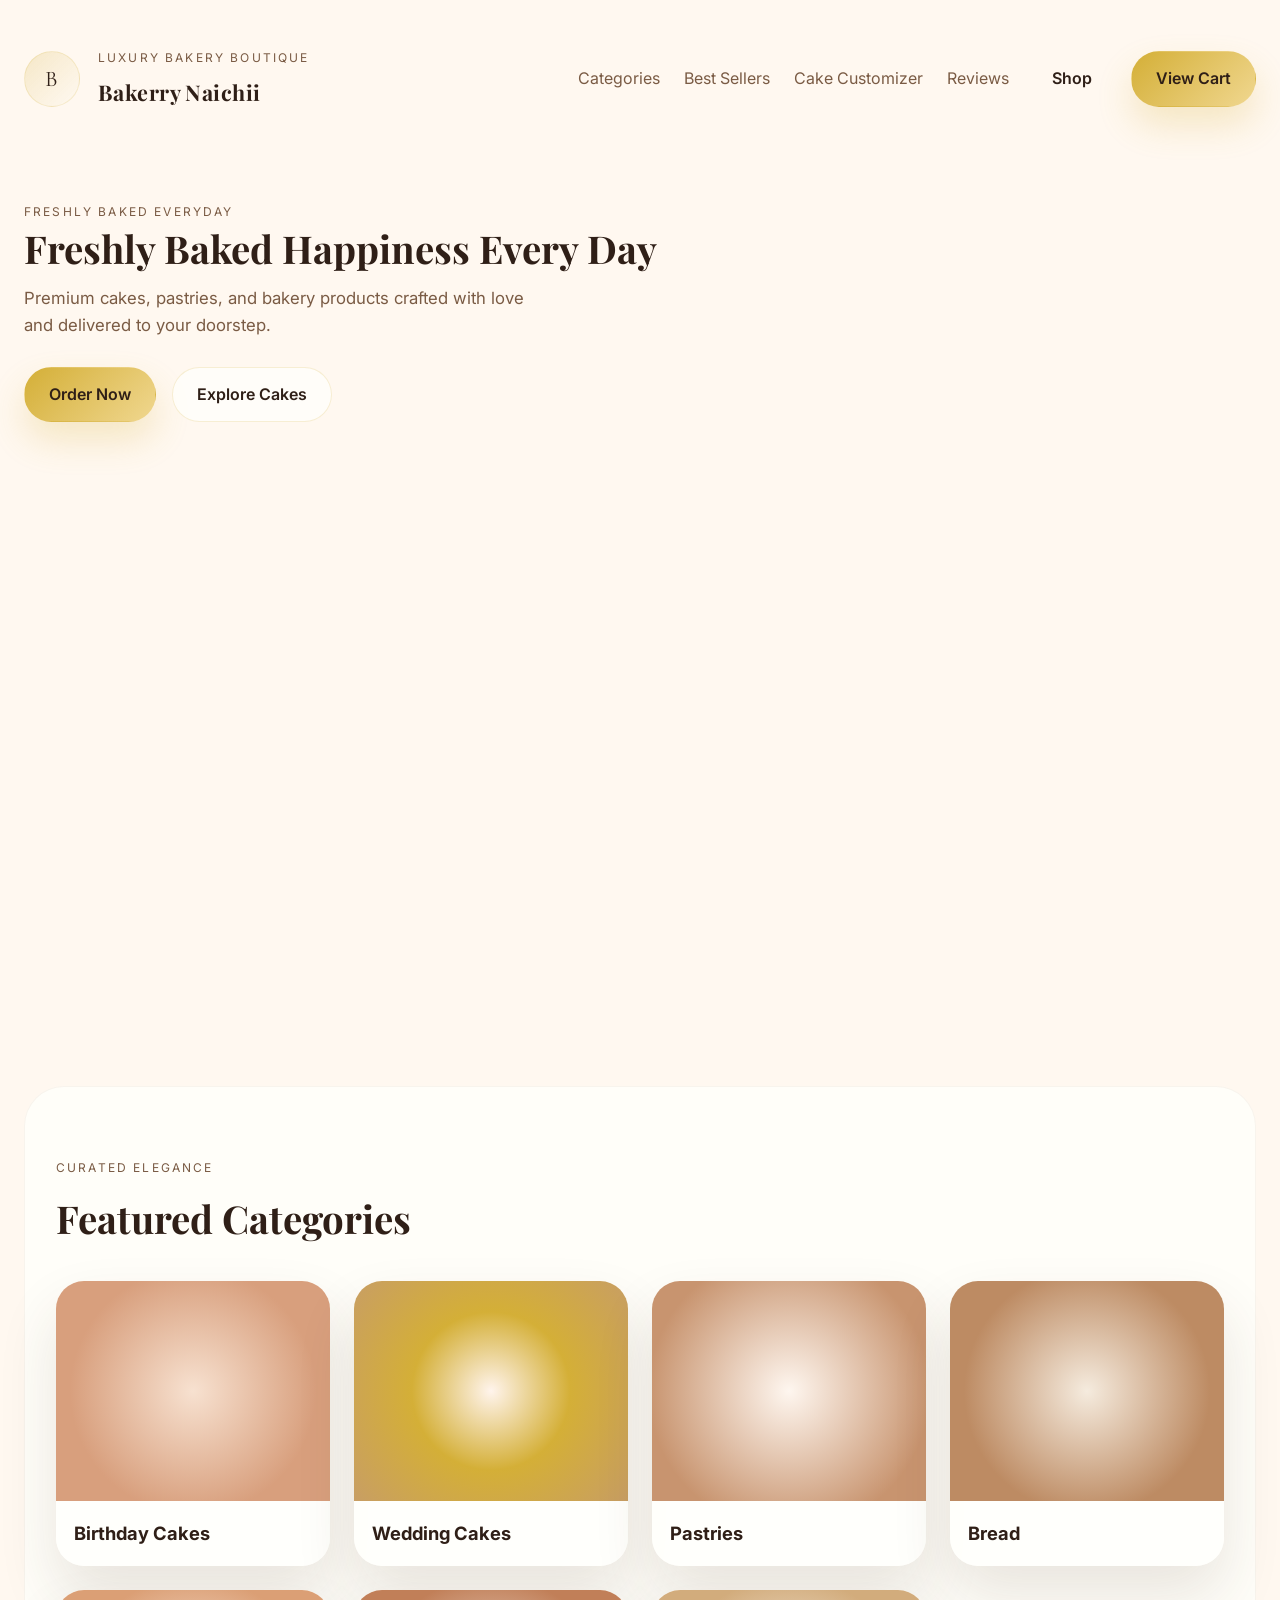
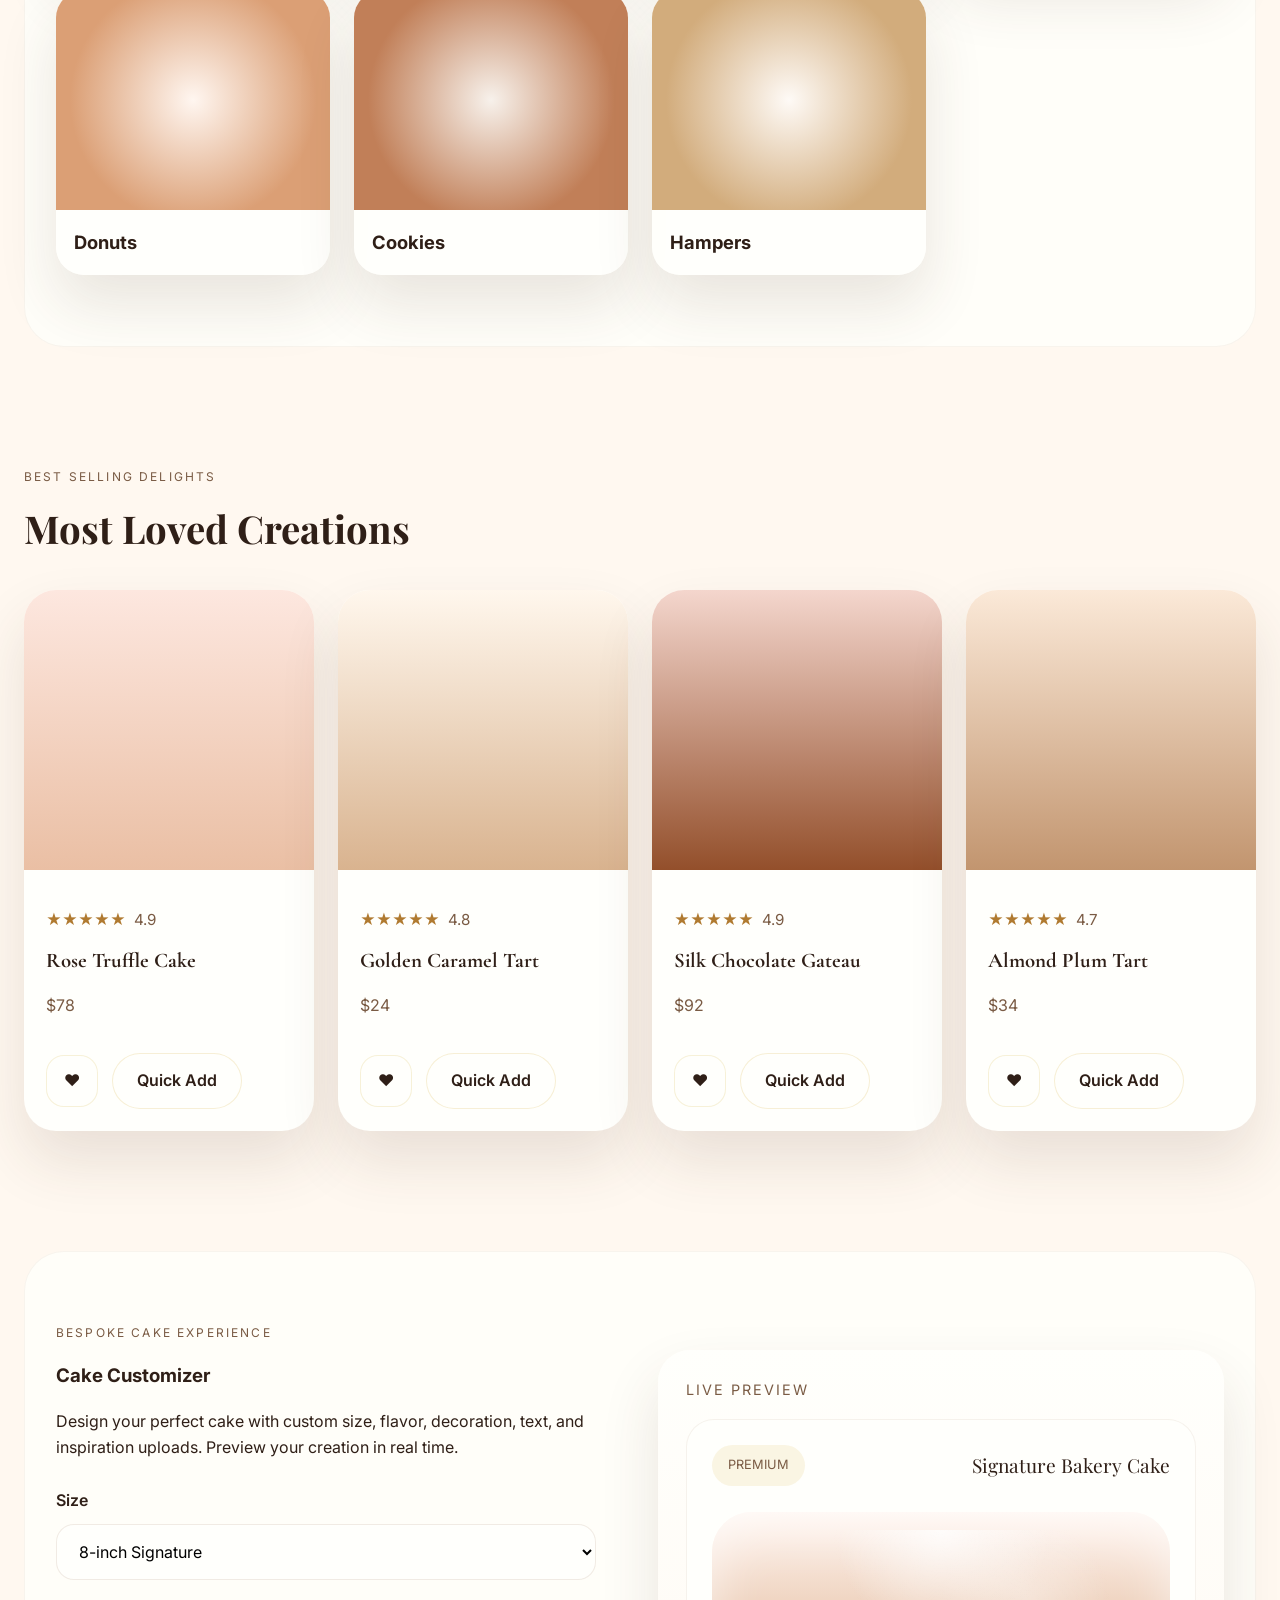
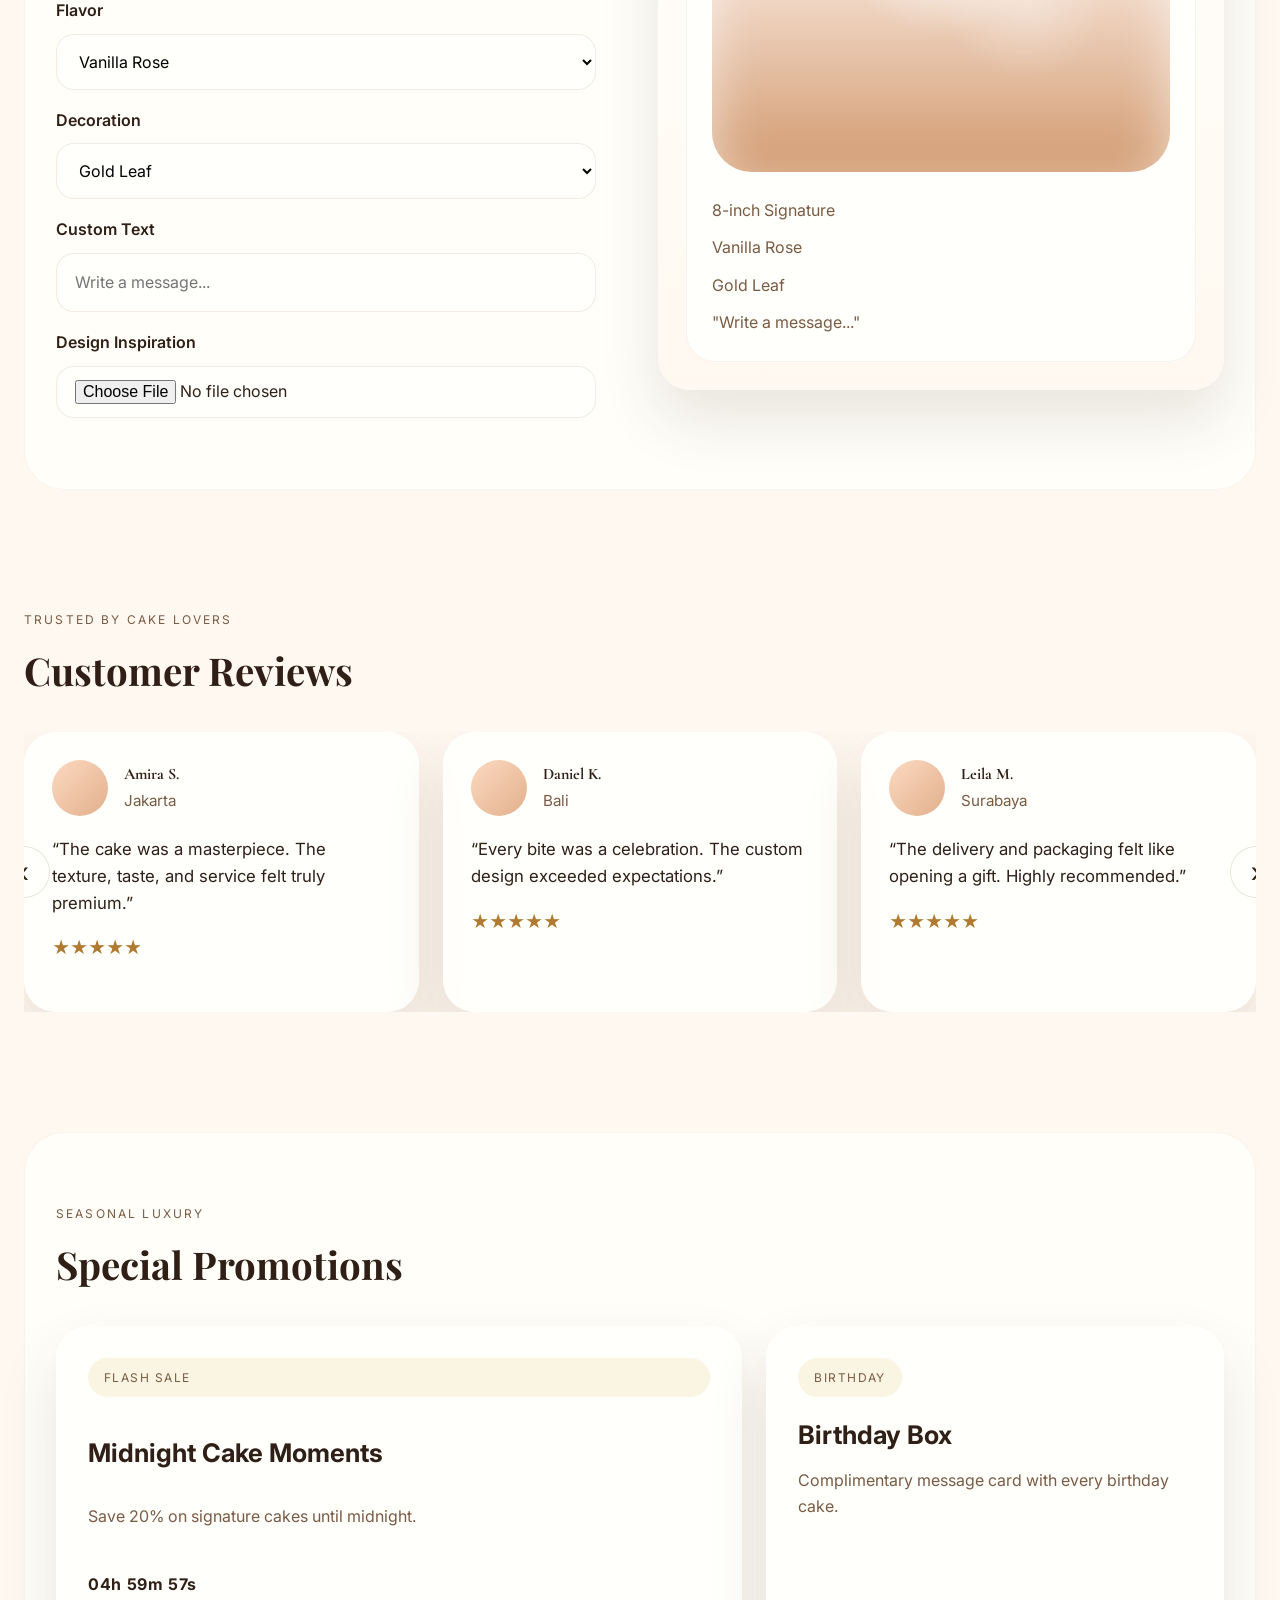
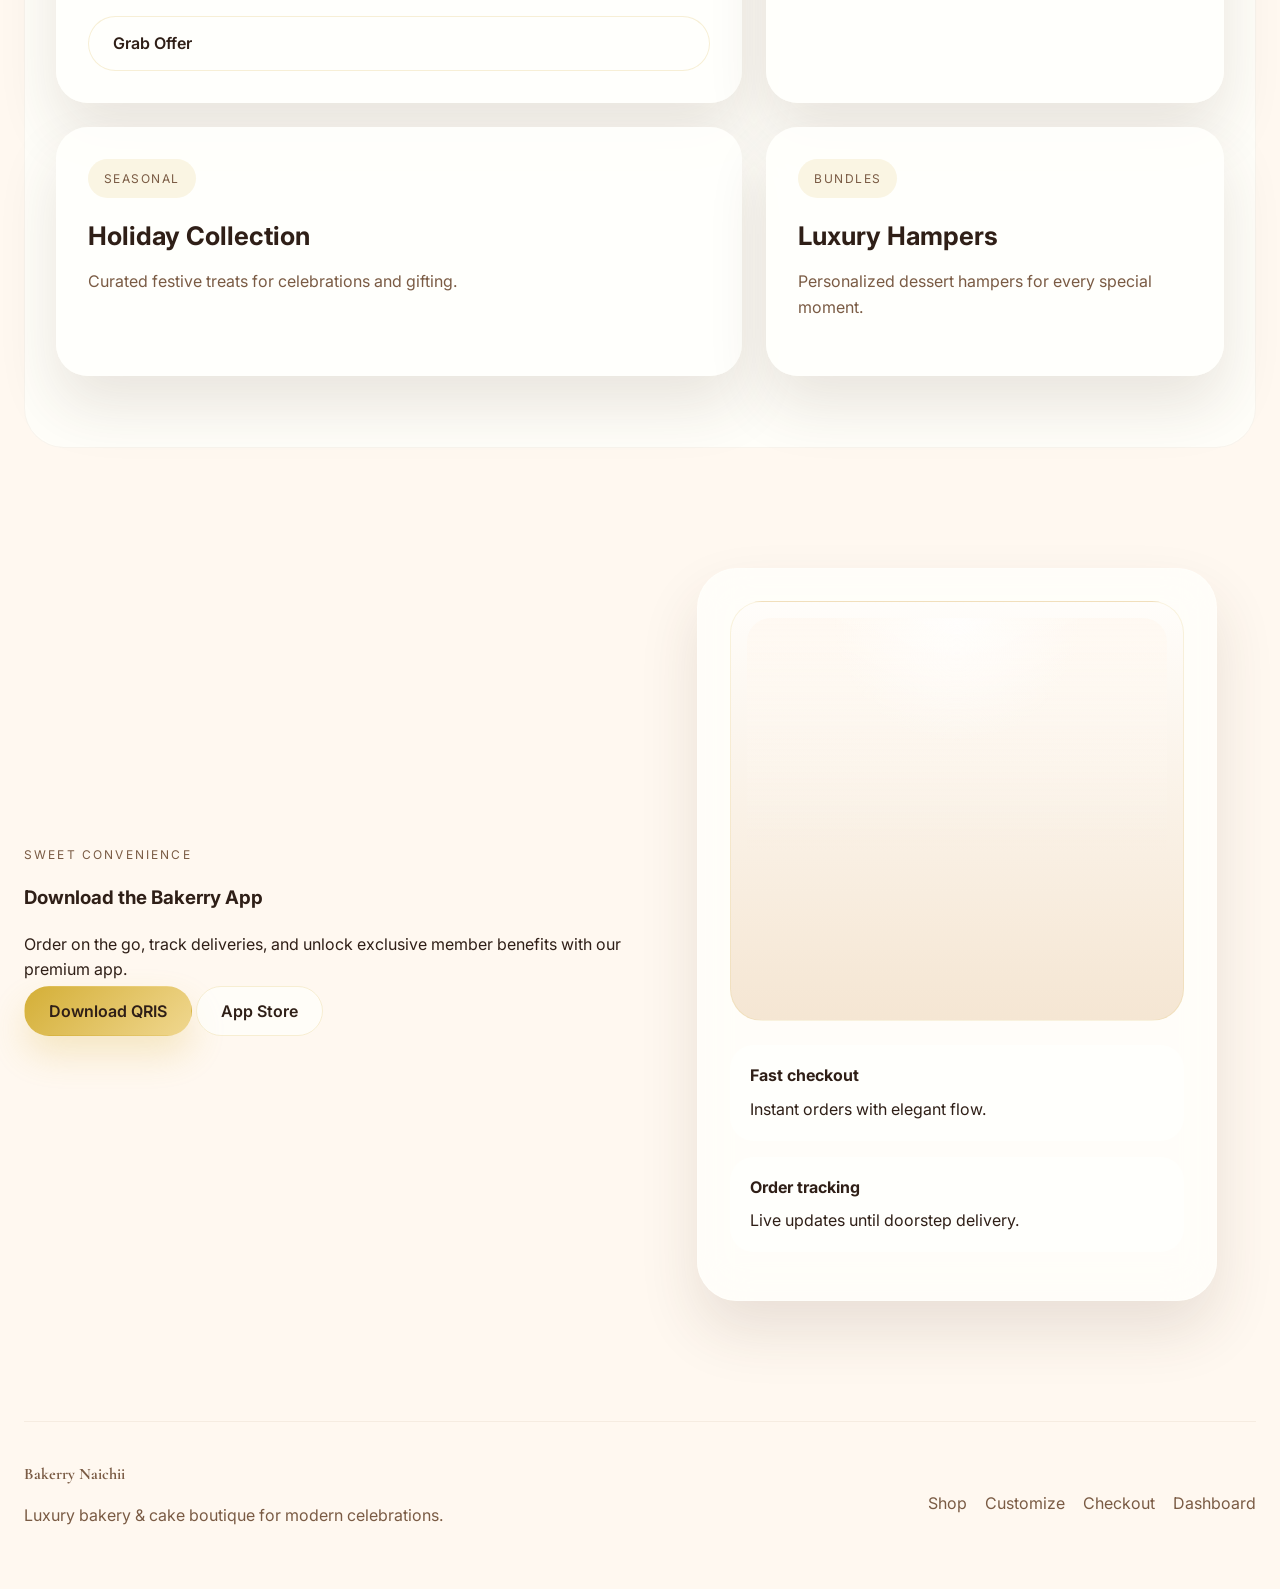
==== index.html @ 71b1a436 "asas" ====
<!DOCTYPE html>
<html lang="en">
  <head>
    <meta charset="UTF-8" />
    <meta name="viewport" content="width=device-width, initial-scale=1.0" />
    <title>Bakerry Naichii | Premium Cake Boutique</title>
    <meta
      name="description"
      content="Luxury bakery e-commerce experience with premium cakes, pastries, custom orders, and fast delivery."
    />
    <link rel="preconnect" href="https://fonts.googleapis.com" />
    <link rel="preconnect" href="https://fonts.gstatic.com" crossorigin />
    <link
      href="https://fonts.googleapis.com/css2?family=Cormorant+Garamond:wght@500;600;700&family=Inter:wght@400;500;600;700&family=Playfair+Display:wght@600;700;800&family=Poppins:wght@400;500;600&display=swap"
      rel="stylesheet"
    />
    <link rel="stylesheet" href="styles.css" />
  </head>
  <body>
    <div class="page-shell">
      <header class="topbar">
        <div class="brand-ring">
          <span class="brand-mark">B</span>
        </div>
        <div class="brand-copy">
          <p class="eyebrow">Luxury Bakery Boutique</p>
          <h1>Bakerry Naichii</h1>
        </div>
        <nav class="nav-links" aria-label="Primary navigation">
          <a href="#categories">Categories</a>
          <a href="#best-sellers">Best Sellers</a>
          <a href="#customizer">Cake Customizer</a>
          <a href="#reviews">Reviews</a>
        </nav>
        <div class="header-actions">
          <a class="btn btn-secondary" href="product.html">Shop</a>
          <button class="btn btn-primary" id="open-cart">View Cart</button>
        </div>
      </header>

      <main>
        <section class="hero-section">
          <div class="hero-copy">
            <p class="eyebrow">Freshly Baked Everyday</p>
            <h2>Freshly Baked Happiness Every Day</h2>
            <p class="hero-text">
              Premium cakes, pastries, and bakery products crafted with love and
              delivered to your doorstep.
            </p>
            <div class="hero-actions">
              <a class="btn btn-primary" href="#best-sellers">Order Now</a>
              <a class="btn btn-ghost" href="#categories">Explore Cakes</a>
            </div>
          </div>
          <div class="hero-media">
            <div class="hero-device">
              <div class="hero-photo"></div>
              <div class="floating-pill floating-pill-1"></div>
              <div class="floating-pill floating-pill-2"></div>
              <div class="floating-pill floating-pill-3"></div>
            </div>
          </div>
        </section>

        <section class="section section-soft" id="categories">
          <div class="section-heading">
            <p class="eyebrow">Curated Elegance</p>
            <h3>Featured Categories</h3>
          </div>
          <div class="category-grid">
            <article class="category-card">
              <div class="category-image category-1"></div>
              <h4>Birthday Cakes</h4>
            </article>
            <article class="category-card">
              <div class="category-image category-2"></div>
              <h4>Wedding Cakes</h4>
            </article>
            <article class="category-card">
              <div class="category-image category-3"></div>
              <h4>Pastries</h4>
            </article>
            <article class="category-card">
              <div class="category-image category-4"></div>
              <h4>Bread</h4>
            </article>
            <article class="category-card">
              <div class="category-image category-5"></div>
              <h4>Donuts</h4>
            </article>
            <article class="category-card">
              <div class="category-image category-6"></div>
              <h4>Cookies</h4>
            </article>
            <article class="category-card">
              <div class="category-image category-7"></div>
              <h4>Hampers</h4>
            </article>
          </div>
        </section>

        <section class="section" id="best-sellers">
          <div class="section-heading">
            <p class="eyebrow">Best Selling Delights</p>
            <h3>Most Loved Creations</h3>
          </div>
          <div class="product-grid">
            <article class="product-card">
              <div class="product-photo product-photo-1"></div>
              <div class="product-meta">
                <div class="rating">★★★★★ <span>4.9</span></div>
                <h4>Rose Truffle Cake</h4>
                <p class="price">$78</p>
              </div>
              <div class="product-actions">
                <button class="icon-btn" aria-label="Add to favorites">❤</button>
                <button class="btn btn-ghost">Quick Add</button>
              </div>
            </article>
            <article class="product-card">
              <div class="product-photo product-photo-2"></div>
              <div class="product-meta">
                <div class="rating">★★★★★ <span>4.8</span></div>
                <h4>Golden Caramel Tart</h4>
                <p class="price">$24</p>
              </div>
              <div class="product-actions">
                <button class="icon-btn" aria-label="Add to favorites">❤</button>
                <button class="btn btn-ghost">Quick Add</button>
              </div>
            </article>
            <article class="product-card">
              <div class="product-photo product-photo-3"></div>
              <div class="product-meta">
                <div class="rating">★★★★★ <span>4.9</span></div>
                <h4>Silk Chocolate Gateau</h4>
                <p class="price">$92</p>
              </div>
              <div class="product-actions">
                <button class="icon-btn" aria-label="Add to favorites">❤</button>
                <button class="btn btn-ghost">Quick Add</button>
              </div>
            </article>
            <article class="product-card">
              <div class="product-photo product-photo-4"></div>
              <div class="product-meta">
                <div class="rating">★★★★★ <span>4.7</span></div>
                <h4>Almond Plum Tart</h4>
                <p class="price">$34</p>
              </div>
              <div class="product-actions">
                <button class="icon-btn" aria-label="Add to favorites">❤</button>
                <button class="btn btn-ghost">Quick Add</button>
              </div>
            </article>
          </div>
        </section>

        <section class="section section-soft" id="customizer">
          <div class="customizer-shell">
            <div class="customizer-copy">
              <p class="eyebrow">Bespoke Cake Experience</p>
              <h3>Cake Customizer</h3>
              <p>
                Design your perfect cake with custom size, flavor, decoration,
                text, and inspiration uploads. Preview your creation in real time.
              </p>
              <form class="customizer-form" id="cake-form">
                <div class="form-row">
                  <label for="size">Size</label>
                  <select id="size" name="size">
                    <option value="8-inch" selected>8-inch Signature</option>
                    <option value="10-inch">10-inch Celebration</option>
                    <option value="6-inch">6-inch Intimate</option>
                  </select>
                </div>
                <div class="form-row">
                  <label for="flavor">Flavor</label>
                  <select id="flavor" name="flavor">
                    <option value="vanilla">Vanilla Rose</option>
                    <option value="chocolate">Silk Chocolate</option>
                    <option value="caramel">Salted Caramel</option>
                    <option value="matcha">Matcha Cream</option>
                  </select>
                </div>
                <div class="form-row">
                  <label for="decoration">Decoration</label>
                  <select id="decoration" name="decoration">
                    <option value="golden">Gold Leaf</option>
                    <option value="berry">Berry Cascade</option>
                    <option value="floral">Fresh Floral</option>
                  </select>
                </div>
                <div class="form-row">
                  <label for="custom-text">Custom Text</label>
                  <input
                    type="text"
                    id="custom-text"
                    name="customText"
                    placeholder="Write a message..."
                  />
                </div>
                <div class="form-row file-row">
                  <label for="upload">Design Inspiration</label>
                  <input type="file" id="upload" name="upload" accept="image/*" />
                </div>
              </form>
            </div>
            <div class="customizer-preview" aria-label="Cake preview">
              <div class="preview-panel">
                <div class="preview-label">Live Preview</div>
                <div class="preview-card" id="preview-card">
                  <div class="preview-top">
                    <div class="preview-tag">Premium</div>
                    <div class="preview-text">Signature Bakery Cake</div>
                  </div>
                  <div class="preview-cake"></div>
                  <div class="preview-details">
                    <p id="preview-size">8-inch Signature</p>
                    <p id="preview-flavor">Vanilla Rose</p>
                    <p id="preview-decoration">Gold Leaf</p>
                    <p id="preview-message">"Write a message..."</p>
                  </div>
                </div>
              </div>
            </div>
          </div>
        </section>

        <section class="section" id="reviews">
          <div class="section-heading">
            <p class="eyebrow">Trusted by Cake Lovers</p>
            <h3>Customer Reviews</h3>
          </div>
          <div class="review-carousel" aria-label="Customer testimonials">
            <button class="carousel-control prev" id="review-prev" aria-label="Previous review">‹</button>
            <div class="review-track" id="review-track">
              <article class="review-card">
                <div class="review-meta">
                  <div class="review-avatar"></div>
                  <div>
                    <strong>Amira S.</strong>
                    <span>Jakarta</span>
                  </div>
                </div>
                <p class="quote">
                  “The cake was a masterpiece. The texture, taste, and service
                  felt truly premium.”
                </p>
                <div class="review-stars">★★★★★</div>
              </article>
              <article class="review-card">
                <div class="review-meta">
                  <div class="review-avatar"></div>
                  <div>
                    <strong>Daniel K.</strong>
                    <span>Bali</span>
                  </div>
                </div>
                <p class="quote">
                  “Every bite was a celebration. The custom design exceeded
                  expectations.”
                </p>
                <div class="review-stars">★★★★★</div>
              </article>
              <article class="review-card">
                <div class="review-meta">
                  <div class="review-avatar"></div>
                  <div>
                    <strong>Leila M.</strong>
                    <span>Surabaya</span>
                  </div>
                </div>
                <p class="quote">
                  “The delivery and packaging felt like opening a gift. Highly
                  recommended.”
                </p>
                <div class="review-stars">★★★★★</div>
              </article>
            </div>
            <button class="carousel-control next" id="review-next" aria-label="Next review">›</button>
          </div>
        </section>

        <section class="section section-soft promotions" id="promotions">
          <div class="section-heading">
            <p class="eyebrow">Seasonal Luxury</p>
            <h3>Special Promotions</h3>
          </div>
          <div class="promo-grid">
            <article class="promo-card promo-large">
              <span class="promo-pill">Flash Sale</span>
              <h4>Midnight Cake Moments</h4>
              <p>Save 20% on signature cakes until midnight.</p>
              <div class="promo-countdown" id="promo-countdown"></div>
              <a class="btn btn-ghost" href="#best-sellers">Grab Offer</a>
            </article>
            <article class="promo-card">
              <span class="promo-pill">Birthday</span>
              <h4>Birthday Box</h4>
              <p>Complimentary message card with every birthday cake.</p>
            </article>
            <article class="promo-card">
              <span class="promo-pill">Seasonal</span>
              <h4>Holiday Collection</h4>
              <p>Curated festive treats for celebrations and gifting.</p>
            </article>
            <article class="promo-card">
              <span class="promo-pill">Bundles</span>
              <h4>Luxury Hampers</h4>
              <p>Personalized dessert hampers for every special moment.</p>
            </article>
          </div>
        </section>

        <section class="section app-section" id="app">
          <div class="app-shell">
            <div class="app-copy">
              <p class="eyebrow">Sweet Convenience</p>
              <h3>Download the Bakerry App</h3>
              <p>
                Order on the go, track deliveries, and unlock exclusive member
                benefits with our premium app.
              </p>
              <div class="app-buttons">
                <a class="btn btn-primary" href="#">Download QRIS</a>
                <a class="btn btn-ghost" href="#">App Store</a>
              </div>
            </div>
            <div class="app-mockup">
              <div class="glass-card">
                <div class="mockup-window"></div>
                <div class="app-feature">
                  <strong>Fast checkout</strong>
                  <span>Instant orders with elegant flow.</span>
                </div>
                <div class="app-feature">
                  <strong>Order tracking</strong>
                  <span>Live updates until doorstep delivery.</span>
                </div>
              </div>
            </div>
          </div>
        </section>
      </main>

      <footer class="footer">
        <div>
          <h4>Bakerry Naichii</h4>
          <p>Luxury bakery & cake boutique for modern celebrations.</p>
        </div>
        <div class="footer-links">
          <a href="#categories">Shop</a>
          <a href="#customizer">Customize</a>
          <a href="checkout.html">Checkout</a>
          <a href="dashboard.html">Dashboard</a>
        </div>
      </footer>
    </div>

    <aside class="cart-drawer" id="cart-drawer" aria-label="Shopping cart drawer">
      <div class="drawer-header">
        <div>
          <p class="eyebrow">Your cart</p>
          <h3>Luxury Orders</h3>
        </div>
        <button class="close-drawer" id="close-cart" aria-label="Close cart">×</button>
      </div>
      <div class="drawer-body">
        <div class="cart-item">
          <div class="cart-thumb"></div>
          <div>
            <p>Rose Truffle Cake</p>
            <span>$78</span>
          </div>
        </div>
        <div class="cart-item">
          <div class="cart-thumb small"></div>
          <div>
            <p>Caramel Tart</p>
            <span>$24</span>
          </div>
        </div>
      </div>
      <div class="drawer-footer">
        <div class="drawer-total">
          <span>Total</span>
          <strong>$102</strong>
        </div>
        <a class="btn btn-primary" href="checkout.html">Continue to Checkout</a>
      </div>
    </aside>

    <div class="overlay" id="drawer-overlay"></div>

    <script src="script.js"></script>
  </body>
</html>
---- styles.css ----
:root {
  color-scheme: light;
  --bg: #fff8f0;
  --surface: #fffffc;
  --surface-soft: #f5e6d3;
  --text: #2f1f17;
  --muted: #7a5b44;
  --border: rgba(139, 94, 60, 0.12);
  --gold: #d4af37;
  --gold-soft: #f5d8a3;
  --accent: #c68c53;
  --shadow: 0 30px 60px rgba(75, 50, 36, 0.12);
  --radius: 28px;
  --radius-sm: 18px;
  --transition: 250ms ease;
}

* {
  box-sizing: border-box;
}

html {
  scroll-behavior: smooth;
}

body {
  margin: 0;
  font-family: 'Inter', system-ui, -apple-system, BlinkMacSystemFont, sans-serif;
  background: radial-gradient(circle at top left, rgba(255, 248, 240, 0.9), transparent 32%),
    #fff8f0;
  color: var(--text);
  line-height: 1.6;
}

img {
  max-width: 100%;
  display: block;
}

a {
  color: inherit;
  text-decoration: none;
}

button,
select,
input {
  font: inherit;
}

button {
  cursor: pointer;
}

.page-shell {
  max-width: 1440px;
  margin: 0 auto;
  padding: 24px;
}

.topbar {
  display: grid;
  grid-template-columns: auto 1fr auto auto;
  align-items: center;
  gap: 18px;
  padding: 24px 0;
}

.brand-ring {
  width: 56px;
  height: 56px;
  border-radius: 50%;
  background: linear-gradient(135deg, rgba(212, 175, 55, 0.22), rgba(255, 255, 252, 0.15));
  display: grid;
  place-items: center;
  border: 1px solid rgba(212, 175, 55, 0.18);
}

.brand-mark {
  font-family: 'Cormorant Garamond', serif;
  font-size: 1.4rem;
  letter-spacing: 0.08em;
}

.brand-copy h1 {
  margin: 0;
  font-size: 1.35rem;
  font-family: 'Playfair Display', serif;
  letter-spacing: 0.02em;
}

.eyebrow {
  margin: 0 0 8px;
  text-transform: uppercase;
  letter-spacing: 0.18em;
  font-size: 0.75rem;
  color: var(--muted);
}

.nav-links {
  display: flex;
  gap: 24px;
  flex-wrap: wrap;
}

.nav-links a {
  color: var(--muted);
  transition: color var(--transition);
}

.nav-links a:hover {
  color: var(--text);
}

.header-actions {
  display: flex;
  gap: 14px;
}

.btn {
  border: 1px solid transparent;
  padding: 14px 24px;
  border-radius: 999px;
  font-weight: 600;
  transition: transform var(--transition), background var(--transition), color var(--transition), box-shadow var(--transition);
}

.btn-primary {
  background: linear-gradient(135deg, #d4af37, #f0d78f);
  color: #2f1f17;
  box-shadow: 0 18px 35px rgba(212, 175, 55, 0.24);
}

.btn-primary:hover {
  transform: translateY(-2px);
}

.btn-ghost {
  background: rgba(255, 255, 252, 0.7);
  border-color: rgba(212, 175, 55, 0.2);
  color: var(--text);
}

.btn-ghost:hover {
  background: rgba(255, 255, 252, 0.95);
}

.section {
  padding: 72px 0;
}

.section-soft {
  background: rgba(255, 255, 252, 0.84);
  border-radius: 40px;
  box-shadow: inset 0 0 0 1px rgba(139, 94, 60, 0.06);
  padding: 72px 32px;
  margin: 48px 0;
}

.section-heading {
  display: grid;
  gap: 14px;
  max-width: 720px;
  margin-bottom: 42px;
}

.section-heading h3,
.hero-copy h2 {
  margin: 0;
  font-family: 'Playfair Display', serif;
  font-size: clamp(2rem, 3vw, 4rem);
  line-height: 1.02;
}

.hero-section {
  position: relative;
  min-height: calc(100vh - 96px);
  display: grid;
  align-items: center;
  gap: 48px;
  padding: 68px 0 48px;
}

.hero-copy {
  max-width: 640px;
}

.hero-text {
  font-size: 1.05rem;
  color: var(--muted);
  max-width: 520px;
}

.hero-actions {
  display: flex;
  gap: 16px;
  flex-wrap: wrap;
  margin-top: 28px;
}

.hero-media {
  position: relative;
  max-width: 640px;
  justify-self: end;
}

.hero-device {
  position: relative;
  border-radius: 40px;
  overflow: hidden;
  min-height: 520px;
  background: linear-gradient(180deg, rgba(255, 255, 252, 1), rgba(255, 248, 240, 0.92));
  box-shadow: var(--shadow);
}

.hero-photo {
  width: 100%;
  min-height: 520px;
  background: radial-gradient(circle at 40% 20%, #f6e7d8, transparent 20%),
    radial-gradient(circle at 65% 40%, #ffeadf, transparent 15%),
    linear-gradient(180deg, #fde9da 0%, #f7d9b9 100%);
}

.floating-pill {
  position: absolute;
  width: 110px;
  height: 110px;
  border-radius: 50%;
  background: rgba(212, 175, 55, 0.18);
  backdrop-filter: blur(14px);
  box-shadow: 0 25px 50px rgba(212, 175, 55, 0.18);
  animation: float 8s ease-in-out infinite;
}

.floating-pill-1 {
  top: 18%;
  left: 12%;
}

.floating-pill-2 {
  bottom: 18%;
  right: 16%;
  width: 84px;
  height: 84px;
  animation-delay: 1.8s;
}

.floating-pill-3 {
  top: 48%;
  right: 36%;
  width: 96px;
  height: 96px;
  animation-delay: 3.2s;
}

@keyframes float {
  0%,
  100% {
    transform: translateY(0) translateX(0);
  }
  50% {
    transform: translateY(-18px) translateX(8px);
  }
}

.category-grid {
  display: grid;
  grid-template-columns: repeat(4, minmax(0, 1fr));
  gap: 24px;
}

.category-card {
  background: rgba(255, 255, 252, 0.95);
  border-radius: 28px;
  overflow: hidden;
  box-shadow: var(--shadow);
  transition: transform var(--transition), box-shadow var(--transition);
}

.category-card:hover {
  transform: translateY(-10px);
  box-shadow: 0 32px 60px rgba(75, 50, 36, 0.18);
}

.category-image {
  min-height: 220px;
  background-size: cover;
  background-position: center;
}

.category-1 {
  background-image: radial-gradient(circle at center, #f7e1d0 0%, #d89f7d 70%);
}

.category-2 {
  background-image: radial-gradient(circle at center, #fff4ec 0%, #d4af37 45%, #c89e64 100%);
}

.category-3 {
  background-image: radial-gradient(circle at center, #fef6ef 0%, #c8946f 80%);
}

.category-4 {
  background-image: radial-gradient(circle at center, #f5ebde 0%, #bd8b63 70%);
}

.category-5 {
  background-image: radial-gradient(circle at center, #fff6f0 0%, #db9f75 70%);
}

.category-6 {
  background-image: radial-gradient(circle at center, #f7f1eb 0%, #c17f58 70%);
}

.category-7 {
  background-image: radial-gradient(circle at center, #fefaf6 0%, #d2ac7c 70%);
}

.category-card h4 {
  margin: 18px;
  font-size: 1.15rem;
}

.product-grid {
  display: grid;
  grid-template-columns: repeat(4, minmax(0, 1fr));
  gap: 24px;
}

.product-card {
  background: var(--surface);
  border-radius: 32px;
  overflow: hidden;
  box-shadow: var(--shadow);
  transition: transform var(--transition), box-shadow var(--transition);
  display: grid;
  gap: 18px;
}

.product-card:hover {
  transform: translateY(-12px);
  box-shadow: 0 30px 65px rgba(75, 50, 36, 0.18);
}

.product-photo {
  min-height: 280px;
  background-size: cover;
  background-position: center;
  transition: transform var(--transition);
}

.product-card:hover .product-photo {
  transform: scale(1.03);
}

.product-photo-1 {
  background: linear-gradient(180deg, #fde7df 0%, #eabfa4 100%);
}

.product-photo-2 {
  background: linear-gradient(180deg, #fff7ed 0%, #d9b38f 100%);
}

.product-photo-3 {
  background: linear-gradient(180deg, #f4d6cd 0%, #934f2b 100%);
}

.product-photo-4 {
  background: linear-gradient(180deg, #fbe9d8 0%, #c2956f 100%);
}

.product-meta {
  padding: 20px 22px 0;
}

.rating {
  color: #b07a30;
  font-size: 0.95rem;
  display: flex;
  align-items: center;
  gap: 8px;
}

.rating span {
  color: var(--muted);
}

.product-meta h4 {
  margin: 12px 0 8px;
  font-size: 1.3rem;
  font-family: 'Cormorant Garamond', serif;
}

.price {
  color: var(--muted);
  font-size: 1rem;
}

.product-actions {
  display: flex;
  gap: 14px;
  align-items: center;
  padding: 0 22px 22px;
}

.icon-btn {
  display: inline-flex;
  align-items: center;
  justify-content: center;
  width: 52px;
  height: 52px;
  border-radius: 18px;
  background: rgba(255, 255, 252, 0.9);
  border: 1px solid rgba(212, 175, 55, 0.18);
  color: var(--text);
  transition: transform var(--transition), background var(--transition);
}

.icon-btn:hover {
  transform: translateY(-2px);
  background: #fff8f0;
}

.customizer-shell {
  display: grid;
  grid-template-columns: 1fr 1fr;
  gap: 36px;
  align-items: center;
}

.customizer-copy {
  max-width: 540px;
}

.customizer-form {
  display: grid;
  gap: 18px;
  margin-top: 28px;
}

.form-row {
  display: grid;
  gap: 10px;
}

.form-row label {
  font-weight: 600;
}

input[type='text'],
select,
input[type='file'] {
  width: 100%;
  border-radius: 18px;
  border: 1px solid var(--border);
  padding: 16px 18px;
  background: rgba(255, 255, 252, 0.95);
}

.file-row input {
  padding: 12px 18px;
}

.customizer-preview {
  display: grid;
}

.preview-panel {
  background: linear-gradient(180deg, rgba(255, 255, 252, 0.98), #fff8f0);
  border-radius: 32px;
  padding: 28px;
  box-shadow: var(--shadow);
}

.preview-label {
  font-size: 0.9rem;
  text-transform: uppercase;
  letter-spacing: 0.14em;
  color: var(--muted);
}

.preview-card {
  background: #fffffc;
  border-radius: 28px;
  margin-top: 18px;
  padding: 26px;
  box-shadow: inset 0 0 0 1px rgba(139, 94, 60, 0.08);
}

.preview-top {
  display: flex;
  justify-content: space-between;
  align-items: center;
  gap: 12px;
}

.preview-tag {
  padding: 10px 16px;
  border-radius: 999px;
  background: rgba(212, 175, 55, 0.12);
  color: var(--muted);
  font-size: 0.8rem;
  text-transform: uppercase;
}

.preview-text {
  font-family: 'Playfair Display', serif;
  font-size: 1.2rem;
}

.preview-cake {
  height: 260px;
  margin: 26px 0;
  border-radius: 40px;
  background: linear-gradient(180deg, #fff4ee 0%, #d29a6f 100%);
  box-shadow: inset 0 16px 52px rgba(255, 255, 255, 0.64);
  position: relative;
}

.preview-cake::after {
  content: '';
  position: absolute;
  inset: 18px;
  border-radius: 32px;
  background: radial-gradient(circle at top, rgba(255, 255, 255, 0.75), transparent 35%),
    radial-gradient(circle at 70% 30%, rgba(255, 255, 255, 0.36), transparent 25%);
}

.preview-details p {
  margin: 12px 0 0;
  color: var(--muted);
}

.review-carousel {
  position: relative;
  overflow: hidden;
}

.review-track {
  display: grid;
  grid-template-columns: repeat(3, minmax(0, 1fr));
  gap: 24px;
  transition: transform 0.6s ease;
}

.review-card {
  background: rgba(255, 255, 252, 0.95);
  border-radius: 32px;
  padding: 28px;
  box-shadow: var(--shadow);
  min-height: 280px;
}

.review-meta {
  display: flex;
  align-items: center;
  gap: 16px;
  margin-bottom: 20px;
}

.review-avatar {
  width: 56px;
  height: 56px;
  border-radius: 50%;
  background: linear-gradient(135deg, #fcd9c1, #e2b08c);
}

.review-meta strong {
  display: block;
  font-family: 'Cormorant Garamond', serif;
  font-size: 1rem;
}

.review-meta span {
  color: var(--muted);
  font-size: 0.95rem;
}

.quote {
  margin: 0;
  font-size: 1.05rem;
  color: var(--text);
}

.review-stars {
  margin-top: 18px;
  color: #b07a30;
  font-size: 1.1rem;
}

.carousel-control {
  position: absolute;
  top: 50%;
  transform: translateY(-50%);
  width: 52px;
  height: 52px;
  border-radius: 50%;
  border: 1px solid rgba(139, 94, 60, 0.16);
  background: rgba(255, 255, 252, 0.9);
  color: var(--text);
  font-size: 1.8rem;
  display: grid;
  place-items: center;
  transition: transform var(--transition), background var(--transition);
  z-index: 1;
}

.carousel-control:hover {
  transform: translateY(-50%) scale(1.05);
}

.prev {
  left: -26px;
}

.next {
  right: -26px;
}

.promo-grid {
  display: grid;
  grid-template-columns: 1.5fr 1fr;
  gap: 24px;
}

.promo-card {
  background: rgba(255, 255, 252, 0.95);
  border-radius: 32px;
  padding: 32px;
  box-shadow: var(--shadow);
}

.promo-large {
  display: grid;
  gap: 18px;
  align-content: space-between;
}

.promo-pill {
  display: inline-flex;
  padding: 10px 16px;
  border-radius: 999px;
  background: rgba(212, 175, 55, 0.12);
  color: var(--muted);
  text-transform: uppercase;
  letter-spacing: 0.12em;
  font-size: 0.75rem;
}

.promo-card h4 {
  margin: 18px 0 12px;
  font-size: 1.6rem;
}

.promo-card p {
  margin: 0 0 24px;
  color: var(--muted);
}

.promo-countdown {
  display: inline-flex;
  gap: 16px;
  flex-wrap: wrap;
  font-weight: 700;
  letter-spacing: 0.04em;
}

.app-section {
  padding-bottom: 120px;
}

.app-shell {
  display: grid;
  grid-template-columns: 1fr 1fr;
  gap: 36px;
  align-items: center;
}

.app-mockup {
  display: flex;
  justify-content: center;
}

.glass-card {
  width: min(520px, 100%);
  border-radius: 40px;
  padding: 32px;
  background: rgba(255, 255, 252, 0.72);
  backdrop-filter: blur(24px);
  border: 1px solid rgba(255, 255, 252, 0.55);
  box-shadow: var(--shadow);
}

.mockup-window {
  height: 420px;
  border-radius: 32px;
  background: linear-gradient(180deg, #fffdfa 0%, #f5e6d3 100%);
  border: 1px solid rgba(212, 175, 55, 0.14);
  margin-bottom: 24px;
  position: relative;
}

.mockup-window::before {
  content: '';
  position: absolute;
  inset: 16px;
  background: radial-gradient(circle at top, rgba(255, 255, 255, 0.75), transparent 28%),
    linear-gradient(180deg, rgba(255, 248, 240, 0.75), transparent 60%);
  border-radius: 24px;
}

.app-feature {
  padding: 18px 20px;
  border-radius: 24px;
  background: rgba(255, 255, 252, 0.92);
  margin-bottom: 16px;
}

.app-feature strong {
  display: block;
  margin-bottom: 8px;
}

.footer {
  display: flex;
  justify-content: space-between;
  gap: 24px;
  align-items: center;
  padding: 40px 0 20px;
  color: var(--muted);
  border-top: 1px solid rgba(139, 94, 60, 0.08);
}

.footer h4 {
  margin: 0 0 10px;
  font-family: 'Cormorant Garamond', serif;
}

.footer-links {
  display: flex;
  gap: 18px;
  flex-wrap: wrap;
}

.cart-drawer {
  position: fixed;
  top: 0;
  right: -100%;
  width: min(420px, 100%);
  height: 100vh;
  background: linear-gradient(180deg, rgba(255, 255, 252, 0.98), #fff8f0);
  box-shadow: -26px 0 80px rgba(75, 50, 36, 0.16);
  transition: right 0.35s ease;
  z-index: 30;
  display: grid;
  grid-template-rows: auto 1fr auto;
  padding: 28px;
}

.cart-drawer.open {
  right: 0;
}

.drawer-header {
  display: flex;
  justify-content: space-between;
  gap: 18px;
  align-items: center;
}

.close-drawer {
  border: none;
  background: transparent;
  font-size: 2rem;
  color: var(--text);
}

.drawer-body {
  margin-top: 28px;
  display: grid;
  gap: 18px;
}

.cart-item {
  display: grid;
  grid-template-columns: 84px 1fr;
  gap: 16px;
  align-items: center;
  background: rgba(255, 255, 252, 0.95);
  border-radius: 24px;
  padding: 18px;
}

.cart-thumb,
.cart-thumb.small {
  width: 84px;
  height: 84px;
  border-radius: 24px;
  background: linear-gradient(135deg, #f6e1d2, #d09b70);
}

.cart-thumb.small {
  background: linear-gradient(135deg, #fdf0e8, #c89469);
}

.drawer-footer {
  margin-top: 16px;
  display: grid;
  gap: 18px;
}

.drawer-total {
  display: flex;
  justify-content: space-between;
  font-size: 1.15rem;
  font-weight: 700;
}

.overlay {
  position: fixed;
  inset: 0;
  background: rgba(0, 0, 0, 0.28);
  opacity: 0;
  pointer-events: none;
  transition: opacity var(--transition);
  z-index: 20;
}

.overlay.open {
  opacity: 1;
  pointer-events: all;
}

.product-hero {
  display: grid;
  grid-template-columns: 1.2fr 0.8fr;
  gap: 32px;
  align-items: start;
  padding: 60px 0;
}

.product-gallery {
  display: grid;
  gap: 22px;
}

.gallery-main {
  min-height: 520px;
  border-radius: 40px;
  background: linear-gradient(180deg, #fff8f0 0%, #f2dbbf 100%);
  box-shadow: var(--shadow);
  position: relative;
}

.gallery-main::before {
  content: '';
  position: absolute;
  inset: 0;
  background: radial-gradient(circle at 40% 24%, rgba(255, 255, 255, 0.64), transparent 24%),
    radial-gradient(circle at 70% 35%, rgba(255, 255, 255, 0.32), transparent 22%);
  border-radius: 40px;
}

.gallery-thumbs {
  display: grid;
  grid-template-columns: repeat(3, minmax(0, 1fr));
  gap: 16px;
}

.thumb {
  height: 110px;
  border-radius: 24px;
  border: 1px solid transparent;
  background: linear-gradient(180deg, #fff9f1 0%, #f2d6ba 100%);
  cursor: pointer;
  transition: transform var(--transition), border-color var(--transition);
}

.thumb:hover,
.thumb.active {
  transform: translateY(-4px);
  border-color: rgba(212, 175, 55, 0.34);
}

.purchase-panel {
  background: rgba(255, 255, 252, 0.95);
  border-radius: 40px;
  padding: 32px;
  box-shadow: var(--shadow);
  position: sticky;
  top: 24px;
}

.product-info-line {
  display: flex;
  gap: 14px;
  align-items: center;
  color: var(--muted);
  margin: 18px 0 24px;
}

.product-copy {
  margin-bottom: 28px;
  color: var(--muted);
}

.price-tag {
  display: flex;
  justify-content: space-between;
  align-items: baseline;
  gap: 16px;
  margin-bottom: 28px;
}

.price-tag span {
  color: var(--muted);
  font-size: 0.95rem;
}

.price-tag strong {
  font-size: 2.75rem;
  font-family: 'Playfair Display', serif;
}

.quantity-panel {
  display: flex;
  gap: 12px;
  align-items: center;
  margin-bottom: 24px;
}

.qty-btn {
  width: 54px;
  height: 54px;
  border-radius: 18px;
  border: 1px solid rgba(139, 94, 60, 0.16);
  background: #fff;
}

.quantity-panel input {
  width: 72px;
  text-align: center;
  border: 1px solid var(--border);
  border-radius: 18px;
  padding: 16px 18px;
  background: rgba(255, 255, 252, 0.95);
}

.purchase-actions {
  display: grid;
  gap: 16px;
  margin-bottom: 16px;
}

.btn-secondary.outline {
  border-color: rgba(139, 94, 60, 0.18);
  background: rgba(255, 255, 252, 0.9);
}

.product-details-grid {
  display: grid;
  grid-template-columns: repeat(2, minmax(0, 1fr));
  gap: 24px;
}

.detail-card {
  background: rgba(255, 255, 252, 0.95);
  border-radius: 32px;
  padding: 28px;
  box-shadow: var(--shadow);
}

.detail-card h4 {
  margin-top: 0;
  font-family: 'Cormorant Garamond', serif;
  font-size: 1.2rem;
}

.dashboard-shell,
.admin-shell {
  display: grid;
  gap: 32px;
  padding: 60px 0;
}

.dashboard-top {
  display: flex;
  justify-content: space-between;
  gap: 24px;
  align-items: center;
  flex-wrap: wrap;
}

.dashboard-actions {
  display: flex;
  gap: 14px;
  flex-wrap: wrap;
}

.analytics-grid,
.admin-panels {
  display: grid;
  grid-template-columns: repeat(4, minmax(0, 1fr));
  gap: 24px;
}

.kpi-card {
  background: rgba(255, 255, 252, 0.95);
  border-radius: 32px;
  padding: 28px;
  box-shadow: var(--shadow);
}

.kpi-card strong {
  display: block;
  font-size: 2rem;
  margin: 14px 0 8px;
  font-family: 'Playfair Display', serif;
}

.kpi-card p {
  margin: 0;
  color: var(--muted);
}

.dashboard-content {
  display: grid;
  gap: 24px;
}

.summary-panel {
  background: rgba(255, 255, 252, 0.95);
  border-radius: 32px;
  padding: 32px;
  box-shadow: var(--shadow);
}

.history-table,
.table-shell {
  display: grid;
  gap: 12px;
  margin-top: 20px;
}

.table-row {
  display: grid;
  grid-template-columns: 1fr 1fr 1fr 1fr;
  gap: 16px;
  align-items: center;
  padding: 18px 22px;
  border-radius: 22px;
  background: rgba(255, 255, 252, 0.92);
  border: 1px solid rgba(139, 94, 60, 0.08);
}

.table-row.header {
  background: rgba(212, 175, 55, 0.08);
  color: var(--text);
  font-weight: 700;
}

.reward-card {
  display: flex;
  justify-content: space-between;
  align-items: center;
  gap: 24px;
  padding: 28px;
  border-radius: 32px;
  background: linear-gradient(135deg, rgba(212, 175, 55, 0.12), rgba(255, 255, 252, 0.93));
  box-shadow: var(--shadow);
}

.reward-card strong {
  font-size: 3rem;
  display: block;
  line-height: 1;
}

.reward-card p {
  margin: 8px 0 0;
  color: var(--muted);
}

.reward-details {
  display: grid;
  gap: 14px;
  margin-top: 20px;
}

.reward-details div {
  padding: 20px;
  border-radius: 24px;
  background: rgba(255, 255, 252, 0.95);
  border: 1px solid rgba(139, 94, 60, 0.08);
}

.reward-details span {
  display: block;
  font-weight: 700;
  margin-bottom: 8px;
}

.address-list {
  display: grid;
  gap: 16px;
  margin-top: 20px;
}

.address-card {
  border-radius: 24px;
  padding: 22px;
  background: rgba(255, 255, 252, 0.95);
  border: 1px solid rgba(139, 94, 60, 0.08);
}

.inventory-grid {
  display: grid;
  gap: 16px;
  margin-top: 20px;
}

.inventory-card {
  display: flex;
  justify-content: space-between;
  align-items: center;
  gap: 14px;
  border-radius: 24px;
  padding: 20px 22px;
  background: rgba(255, 255, 252, 0.95);
  border: 1px solid rgba(139, 94, 60, 0.08);
}

.inventory-card strong {
  font-size: 1rem;
}

.checkout-shell {
  display: grid;
  grid-template-columns: 2fr 1fr;
  gap: 32px;
  align-items: start;
  padding: 60px 0;
}

.progress-bar {
  display: grid;
  grid-template-columns: repeat(4, minmax(0, 1fr));
  gap: 18px;
  margin-bottom: 32px;
}

.progress-step {
  background: rgba(255, 255, 252, 0.92);
  border: 1px solid rgba(139, 94, 60, 0.1);
  border-radius: 28px;
  padding: 22px;
  text-align: center;
  color: var(--muted);
  font-weight: 600;
}

.progress-step.active {
  background: linear-gradient(135deg, rgba(212, 175, 55, 0.14), rgba(255, 255, 252, 0.95));
  color: var(--text);
  border-color: rgba(212, 175, 55, 0.22);
}

.checkout-panel {
  display: grid;
  gap: 24px;
}

.checkout-card {
  background: rgba(255, 255, 252, 0.95);
  border-radius: 32px;
  padding: 32px;
  box-shadow: var(--shadow);
}

.checkout-card h2 {
  margin-top: 0;
  font-family: 'Cormorant Garamond', serif;
  font-size: 1.8rem;
}

.form-grid,
.time-grid,
.payment-grid {
  display: grid;
  gap: 16px;
}

.time-grid {
  grid-template-columns: repeat(3, minmax(0, 1fr));
}

.time-option,
.payment-option {
  border-radius: 18px;
  padding: 18px 20px;
  border: 1px solid rgba(139, 94, 60, 0.12);
  background: rgba(255, 255, 252, 0.95);
  color: var(--text);
  font-weight: 600;
  transition: transform var(--transition), border-color var(--transition), background var(--transition);
}

.time-option:hover,
.payment-option:hover,
.shipping-option:hover {
  transform: translateY(-2px);
  border-color: rgba(212, 175, 55, 0.28);
}

.time-option.active,
.payment-option.active,
.shipping-option.active {
  background: linear-gradient(135deg, rgba(212, 175, 55, 0.16), rgba(255, 255, 252, 0.95));
  border-color: rgba(212, 175, 55, 0.26);
}

.shipping-option {
  display: flex;
  justify-content: space-between;
  align-items: center;
  gap: 16px;
  border-radius: 24px;
  padding: 22px 24px;
  background: rgba(255, 255, 252, 0.95);
  border: 1px solid rgba(139, 94, 60, 0.12);
}

.shipping-option strong {
  display: block;
  margin-bottom: 6px;
}

.order-summary {
  position: sticky;
  top: 24px;
}

.summary-card {
  background: linear-gradient(180deg, rgba(255, 255, 252, 0.95), rgba(255, 248, 240, 0.95));
  border-radius: 40px;
  padding: 32px;
  box-shadow: var(--shadow);
}

.summary-card h3 {
  margin-top: 0;
  font-family: 'Playfair Display', serif;
  font-size: 2rem;
}

.summary-line,
.summary-total {
  display: flex;
  justify-content: space-between;
  gap: 16px;
  margin: 18px 0;
  color: var(--muted);
}

.summary-total {
  font-weight: 700;
  color: var(--text);
}

.payment-countdown {
  margin-top: 24px;
  padding: 20px;
  border-radius: 24px;
  background: rgba(255, 255, 252, 0.9);
  border: 1px solid rgba(212, 175, 55, 0.12);
}

.payment-countdown p {
  margin: 0 0 8px;
  color: var(--muted);
  text-transform: uppercase;
  letter-spacing: 0.12em;
  font-size: 0.8rem;
}

.page-exiting {
  opacity: 0;
  transition: opacity 240ms ease;
}

section {
  opacity: 0;
  transform: translateY(22px);
  transition: opacity 0.9s ease, transform 0.9s ease;
}

section.revealed {
  opacity: 1;
  transform: translateY(0);
}

@media (max-width: 1100px) {
  .topbar {
    grid-template-columns: auto 1fr;
    row-gap: 16px;
  }

  .hero-section {
    min-height: auto;
  }

  .hero-media {
    justify-self: stretch;
  }

  .product-hero,
  .checkout-shell {
    grid-template-columns: 1fr;
  }

  .gallery-thumbs {
    grid-template-columns: repeat(3, minmax(0, 1fr));
  }

  .category-grid,
  .product-grid,
  .review-track,
  .promo-grid,
  .app-shell {
    grid-template-columns: 1fr;
  }

  .promo-card {
    min-height: 240px;
  }
}

@media (max-width: 720px) {
  .page-shell {
    padding: 18px;
  }

  .topbar {
    grid-template-columns: 1fr;
    align-items: start;
  }

  .header-actions {
    justify-content: flex-start;
  }

  .hero-copy h2,
  .section-heading h3 {
    font-size: 2.75rem;
  }

  .hero-actions {
    flex-direction: column;
  }

  .hero-photo {
    min-height: 420px;
  }

  .customizer-shell,
  .app-shell {
    gap: 24px;
  }

  .carousel-control {
    display: none;
  }

  .review-track {
    grid-template-columns: 1fr;
  }

  .cart-drawer {
    width: 100%;
  }
}
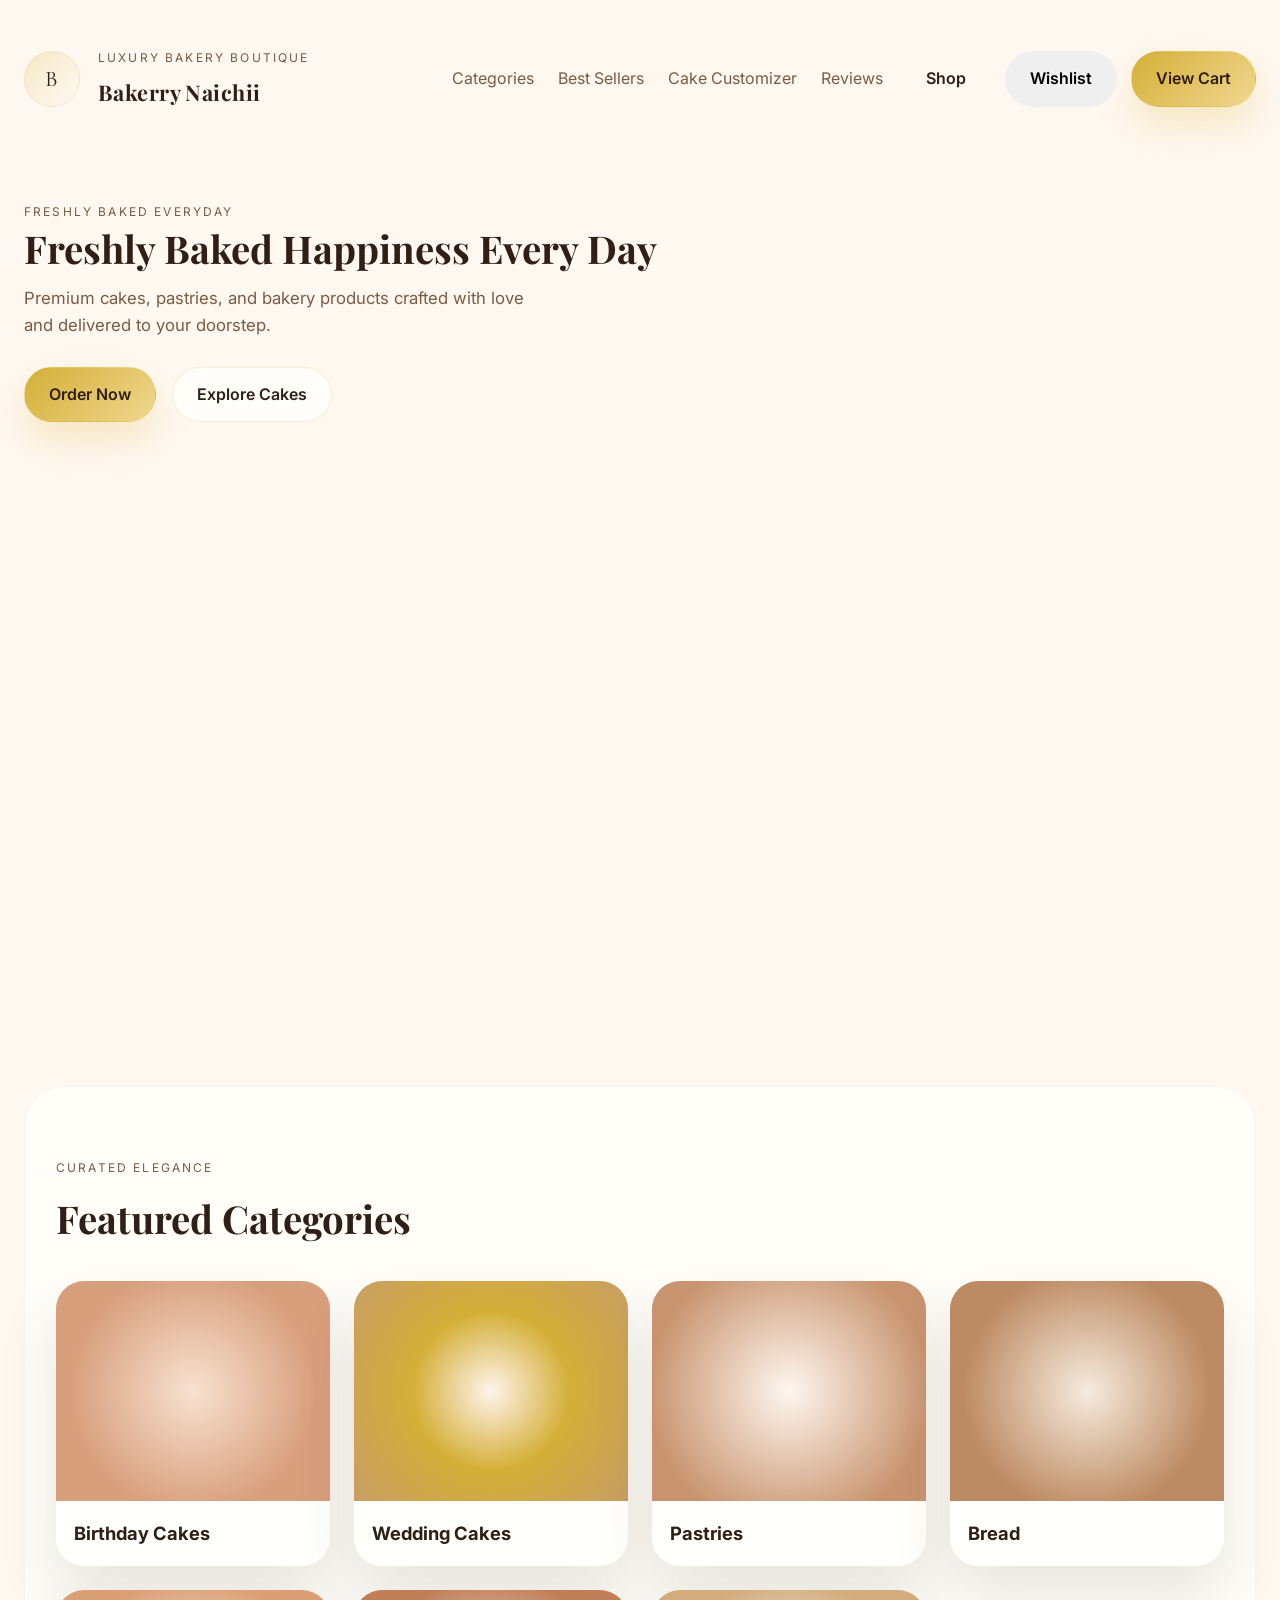
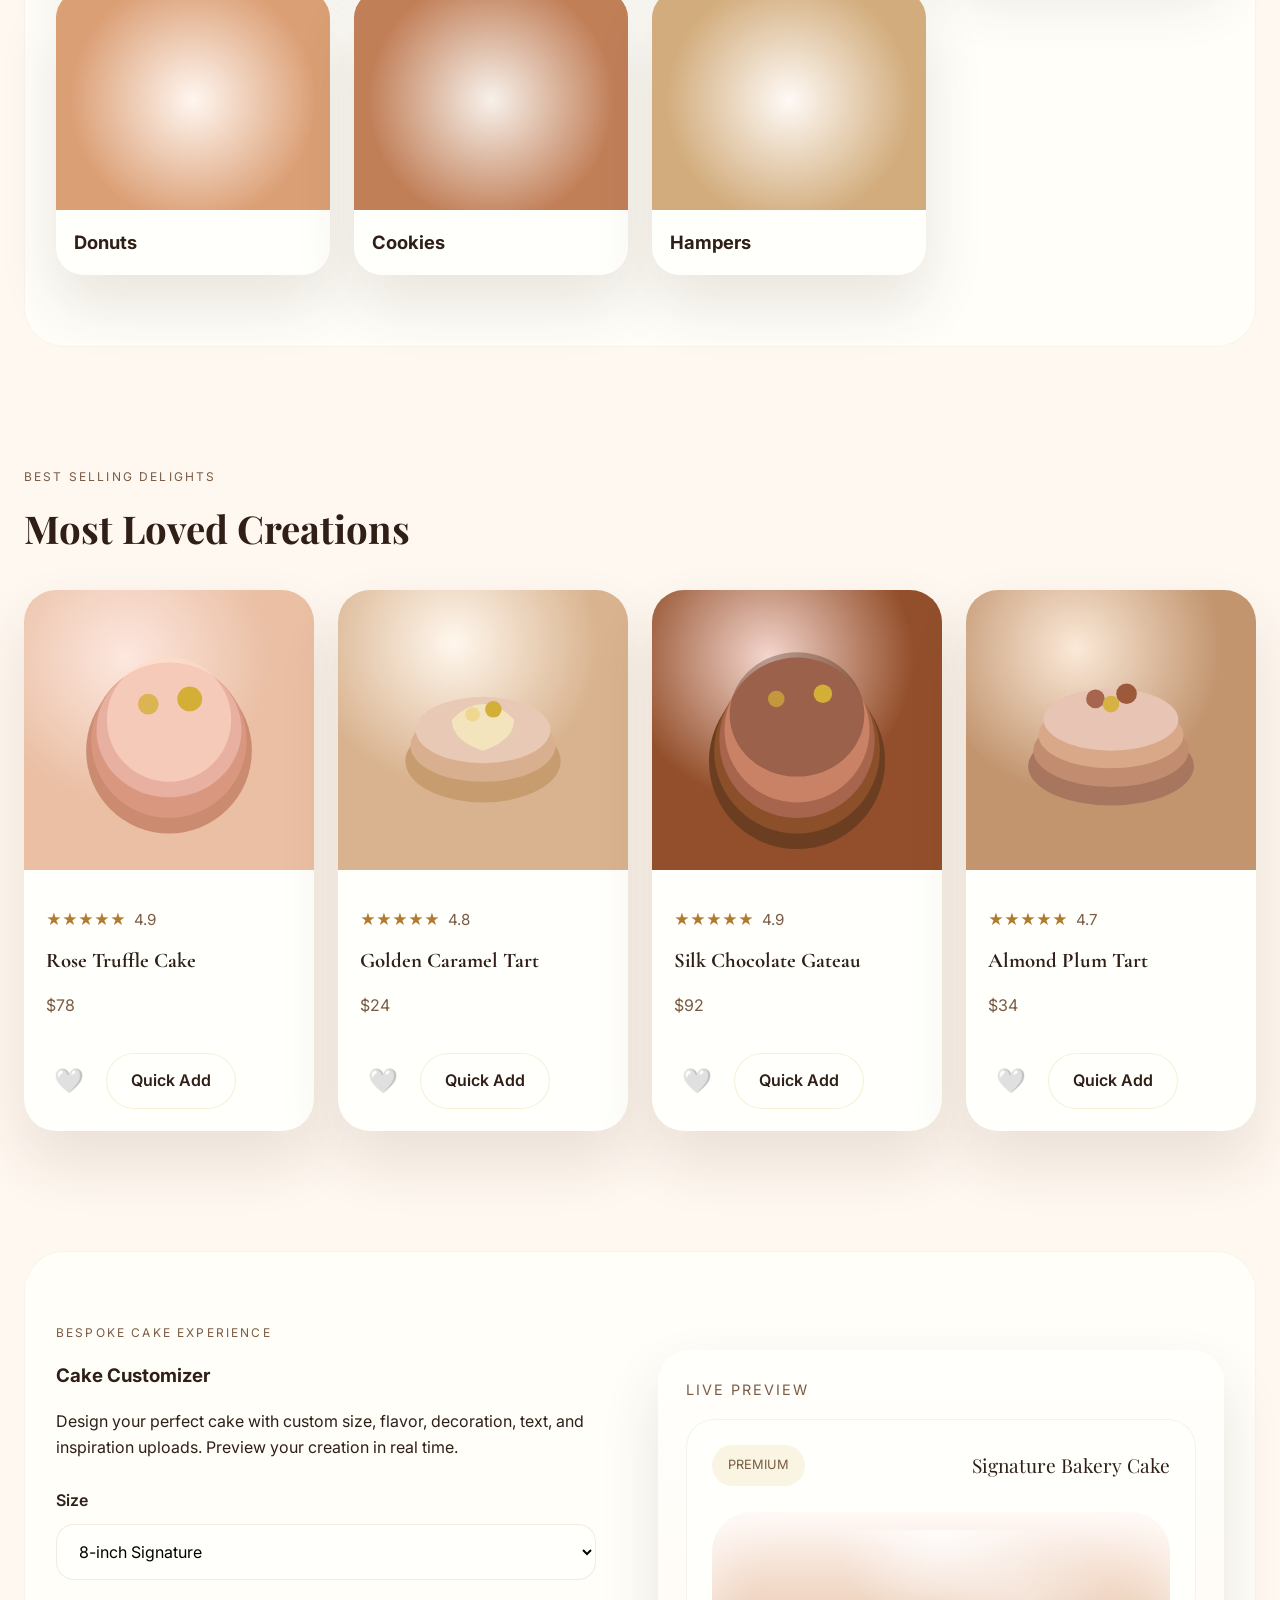
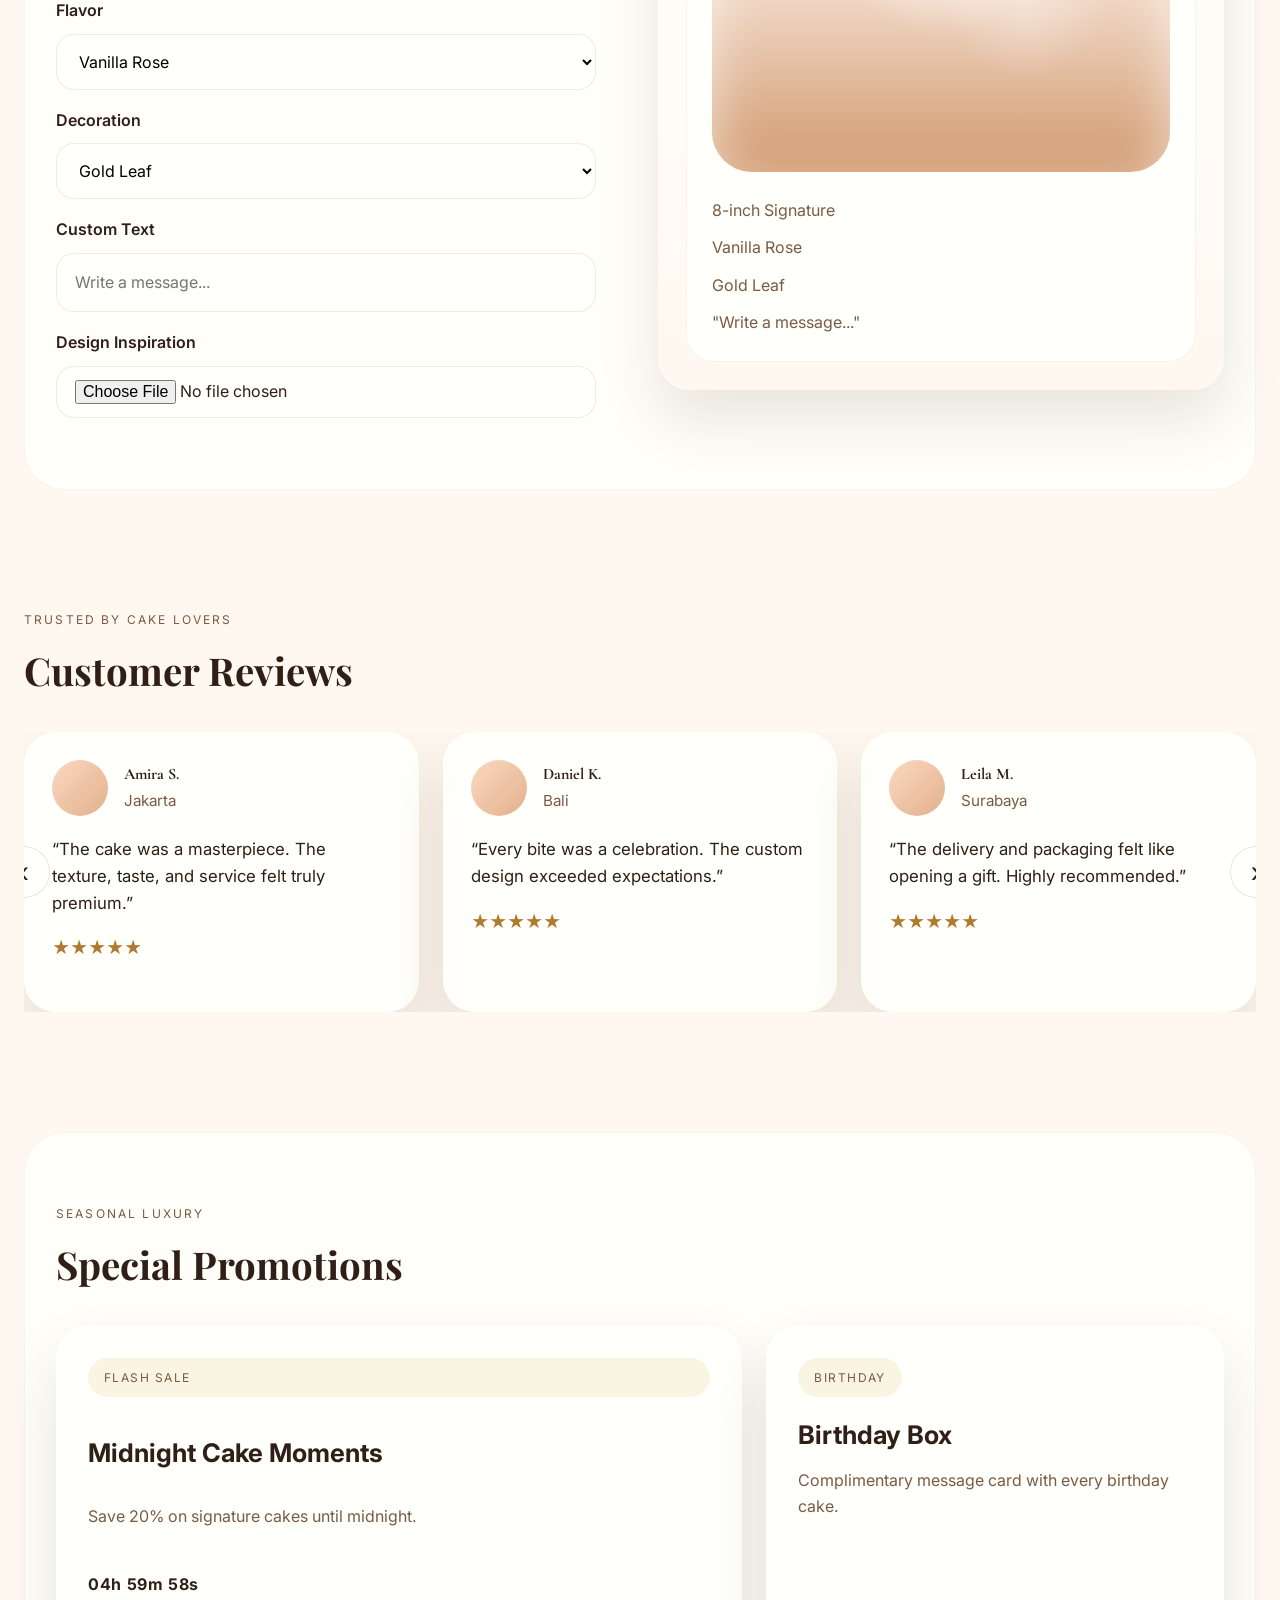
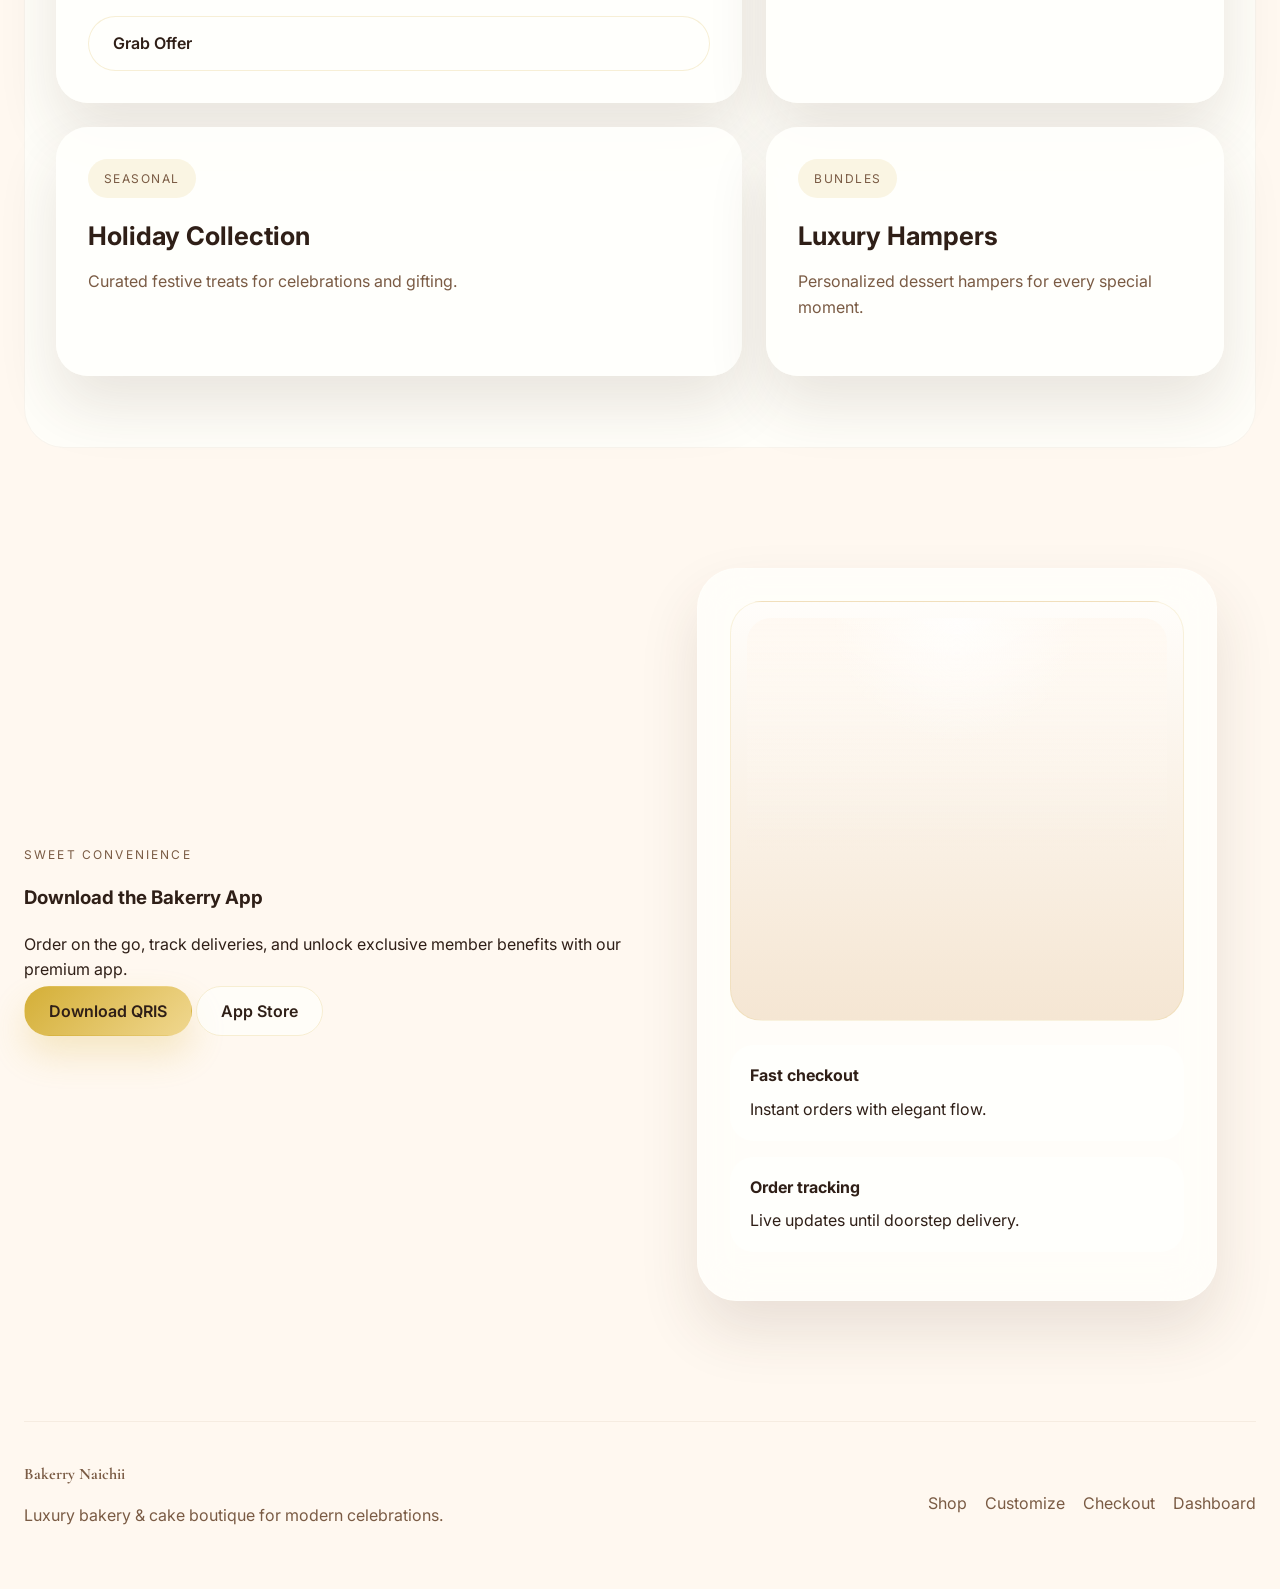
==== commit fb83d466: "dfddf" ====
--- a/index.html
+++ b/index.html
@@ -34,6 +34,10 @@
         </nav>
         <div class="header-actions">
           <a class="btn btn-secondary" href="product.html">Shop</a>
+          <button style="position: relative;" class="btn btn-secondary" id="open-wishlist">
+            Wishlist
+            <span class="wishlist-badge" style="display: none;">0</span>
+          </button>
           <button class="btn btn-primary" id="open-cart">View Cart</button>
         </div>
       </header>
@@ -113,7 +117,7 @@
                 <p class="price">$78</p>
               </div>
               <div class="product-actions">
-                <button class="icon-btn" aria-label="Add to favorites">❤</button>
+                <button class="wishlist-btn" data-product="Rose Truffle Cake" aria-label="Add to wishlist">🤍</button>
                 <button class="btn btn-ghost">Quick Add</button>
               </div>
             </article>
@@ -125,7 +129,7 @@
                 <p class="price">$24</p>
               </div>
               <div class="product-actions">
-                <button class="icon-btn" aria-label="Add to favorites">❤</button>
+                <button class="wishlist-btn" data-product="Golden Caramel Tart" aria-label="Add to wishlist">🤍</button>
                 <button class="btn btn-ghost">Quick Add</button>
               </div>
             </article>
@@ -137,7 +141,7 @@
                 <p class="price">$92</p>
               </div>
               <div class="product-actions">
-                <button class="icon-btn" aria-label="Add to favorites">❤</button>
+                <button class="wishlist-btn" data-product="Silk Chocolate Gateau" aria-label="Add to wishlist">🤍</button>
                 <button class="btn btn-ghost">Quick Add</button>
               </div>
             </article>
@@ -149,7 +153,7 @@
                 <p class="price">$34</p>
               </div>
               <div class="product-actions">
-                <button class="icon-btn" aria-label="Add to favorites">❤</button>
+                <button class="wishlist-btn" data-product="Almond Plum Tart" aria-label="Add to wishlist">🤍</button>
                 <button class="btn btn-ghost">Quick Add</button>
               </div>
             </article>
--- a/styles.css
+++ b/styles.css
@@ -457,6 +457,22 @@
   background: rgba(255, 255, 252, 0.95);
 }
 
+input[type='number'] {
+  width: 100%;
+  border-radius: 18px;
+  border: 1px solid var(--border);
+  padding: 16px 18px;
+  background: rgba(255, 255, 252, 0.95);
+  text-align: center;
+}
+
+.empty-cart {
+  padding: 24px;
+  text-align: center;
+  color: var(--muted);
+  font-style: italic;
+}
+
 .file-row input {
   padding: 12px 18px;
 }
@@ -1205,6 +1221,30 @@
   transition: transform var(--transition), border-color var(--transition), background var(--transition);
 }
 
+.payment-detail-panel {
+  margin-top: 22px;
+  padding: 24px;
+  border-radius: 32px;
+  background: rgba(255, 255, 252, 0.96);
+  border: 1px solid rgba(212, 175, 55, 0.16);
+  box-shadow: inset 0 0 0 1px rgba(139, 94, 60, 0.05);
+}
+
+.payment-detail-header h4 {
+  margin: 0 0 10px;
+  font-family: 'Playfair Display', serif;
+  font-size: 1.35rem;
+}
+
+.payment-detail-header p {
+  margin: 0;
+  color: var(--muted);
+}
+
+.payment-detail-hidden {
+  display: none;
+}
+
 .time-option:hover,
 .payment-option:hover,
 .shipping-option:hover {
@@ -1379,3 +1419,226 @@
     width: 100%;
   }
 }
+
+/* ===== WISHLIST STYLING ===== */
+.wishlist-btn {
+  background: none;
+  border: none;
+  font-size: 1.5rem;
+  cursor: pointer;
+  padding: 8px;
+  border-radius: 50%;
+  transition: var(--transition);
+  display: flex;
+  align-items: center;
+  justify-content: center;
+}
+
+.wishlist-btn:hover {
+  transform: scale(1.15);
+}
+
+.wishlist-btn.active {
+  color: #e74c3c;
+  text-shadow: 0 0 8px rgba(231, 76, 60, 0.3);
+}
+
+.wishlist-badge {
+  position: absolute;
+  top: -8px;
+  right: -8px;
+  background: var(--gold);
+  color: var(--text);
+  border-radius: 50%;
+  width: 24px;
+  height: 24px;
+  display: flex;
+  align-items: center;
+  justify-content: center;
+  font-size: 0.75rem;
+  font-weight: 700;
+  min-width: 24px;
+}
+
+/* ===== PAYMENT MODAL STYLING ===== */
+.payment-modal-overlay {
+  position: fixed;
+  top: 0;
+  left: 0;
+  right: 0;
+  bottom: 0;
+  background: rgba(0, 0, 0, 0.5);
+  display: flex;
+  align-items: center;
+  justify-content: center;
+  z-index: 2000;
+  animation: fadeIn 200ms ease;
+}
+
+@keyframes fadeIn {
+  from {
+    opacity: 0;
+  }
+  to {
+    opacity: 1;
+  }
+}
+
+@keyframes slideUp {
+  from {
+    transform: translateY(30px);
+    opacity: 0;
+  }
+  to {
+    transform: translateY(0);
+    opacity: 1;
+  }
+}
+
+.payment-modal {
+  background: var(--surface);
+  border-radius: var(--radius);
+  width: 90%;
+  max-width: 500px;
+  max-height: 90vh;
+  overflow-y: auto;
+  box-shadow: 0 25px 50px rgba(0, 0, 0, 0.25);
+  animation: slideUp 300ms ease;
+}
+
+.modal-header {
+  display: flex;
+  align-items: center;
+  justify-content: space-between;
+  padding: 24px;
+  border-bottom: 1px solid var(--border);
+  gap: 16px;
+}
+
+.modal-header h2 {
+  margin: 0;
+  font-size: 1.5rem;
+  font-weight: 600;
+  font-family: 'Playfair Display', serif;
+}
+
+.modal-close {
+  background: none;
+  border: none;
+  font-size: 1.5rem;
+  cursor: pointer;
+  padding: 8px;
+  color: var(--muted);
+  transition: var(--transition);
+}
+
+.modal-close:hover {
+  color: var(--text);
+}
+
+.modal-body {
+  padding: 24px;
+}
+
+.order-details {
+  display: flex;
+  flex-direction: column;
+  gap: 12px;
+}
+
+.detail-row {
+  display: flex;
+  justify-content: space-between;
+  align-items: center;
+  padding: 12px 0;
+  font-size: 0.95rem;
+}
+
+.detail-row .label {
+  color: var(--muted);
+  font-weight: 500;
+}
+
+.detail-row .value {
+  color: var(--text);
+  font-weight: 600;
+  text-align: right;
+}
+
+.detail-row.total {
+  padding-top: 16px;
+  padding-bottom: 16px;
+  border-top: 2px solid var(--border);
+  border-bottom: 2px solid var(--border);
+  font-size: 1.1rem;
+}
+
+.detail-row.total .value {
+  color: var(--gold);
+  font-size: 1.25rem;
+}
+
+.divider {
+  height: 1px;
+  background: var(--border);
+  margin: 8px 0;
+}
+
+.payment-notice {
+  margin-top: 16px;
+  padding: 12px 16px;
+  background: rgba(212, 175, 55, 0.08);
+  border-left: 3px solid var(--gold);
+  border-radius: 4px;
+  font-size: 0.85rem;
+  color: var(--text);
+  line-height: 1.5;
+}
+
+.payment-notice p {
+  margin: 0;
+}
+
+.modal-footer {
+  display: flex;
+  gap: 12px;
+  padding: 24px;
+  border-top: 1px solid var(--border);
+}
+
+.modal-footer button {
+  flex: 1;
+  padding: 12px 16px;
+  border: none;
+  border-radius: var(--radius-sm);
+  font-weight: 600;
+  cursor: pointer;
+  transition: var(--transition);
+  font-size: 0.95rem;
+}
+
+.modal-footer .btn-secondary {
+  background: var(--surface-soft);
+  color: var(--text);
+}
+
+.modal-footer .btn-secondary:hover {
+  background: var(--border);
+}
+
+.modal-footer .btn-primary {
+  background: var(--gold);
+  color: var(--text);
+}
+
+.modal-footer .btn-primary:hover {
+  background: #c9a528;
+  transform: translateY(-2px);
+  box-shadow: 0 8px 16px rgba(212, 175, 55, 0.2);
+}
+
+.modal-footer .btn-primary:disabled {
+  opacity: 0.7;
+  cursor: not-allowed;
+  transform: none;
+}
